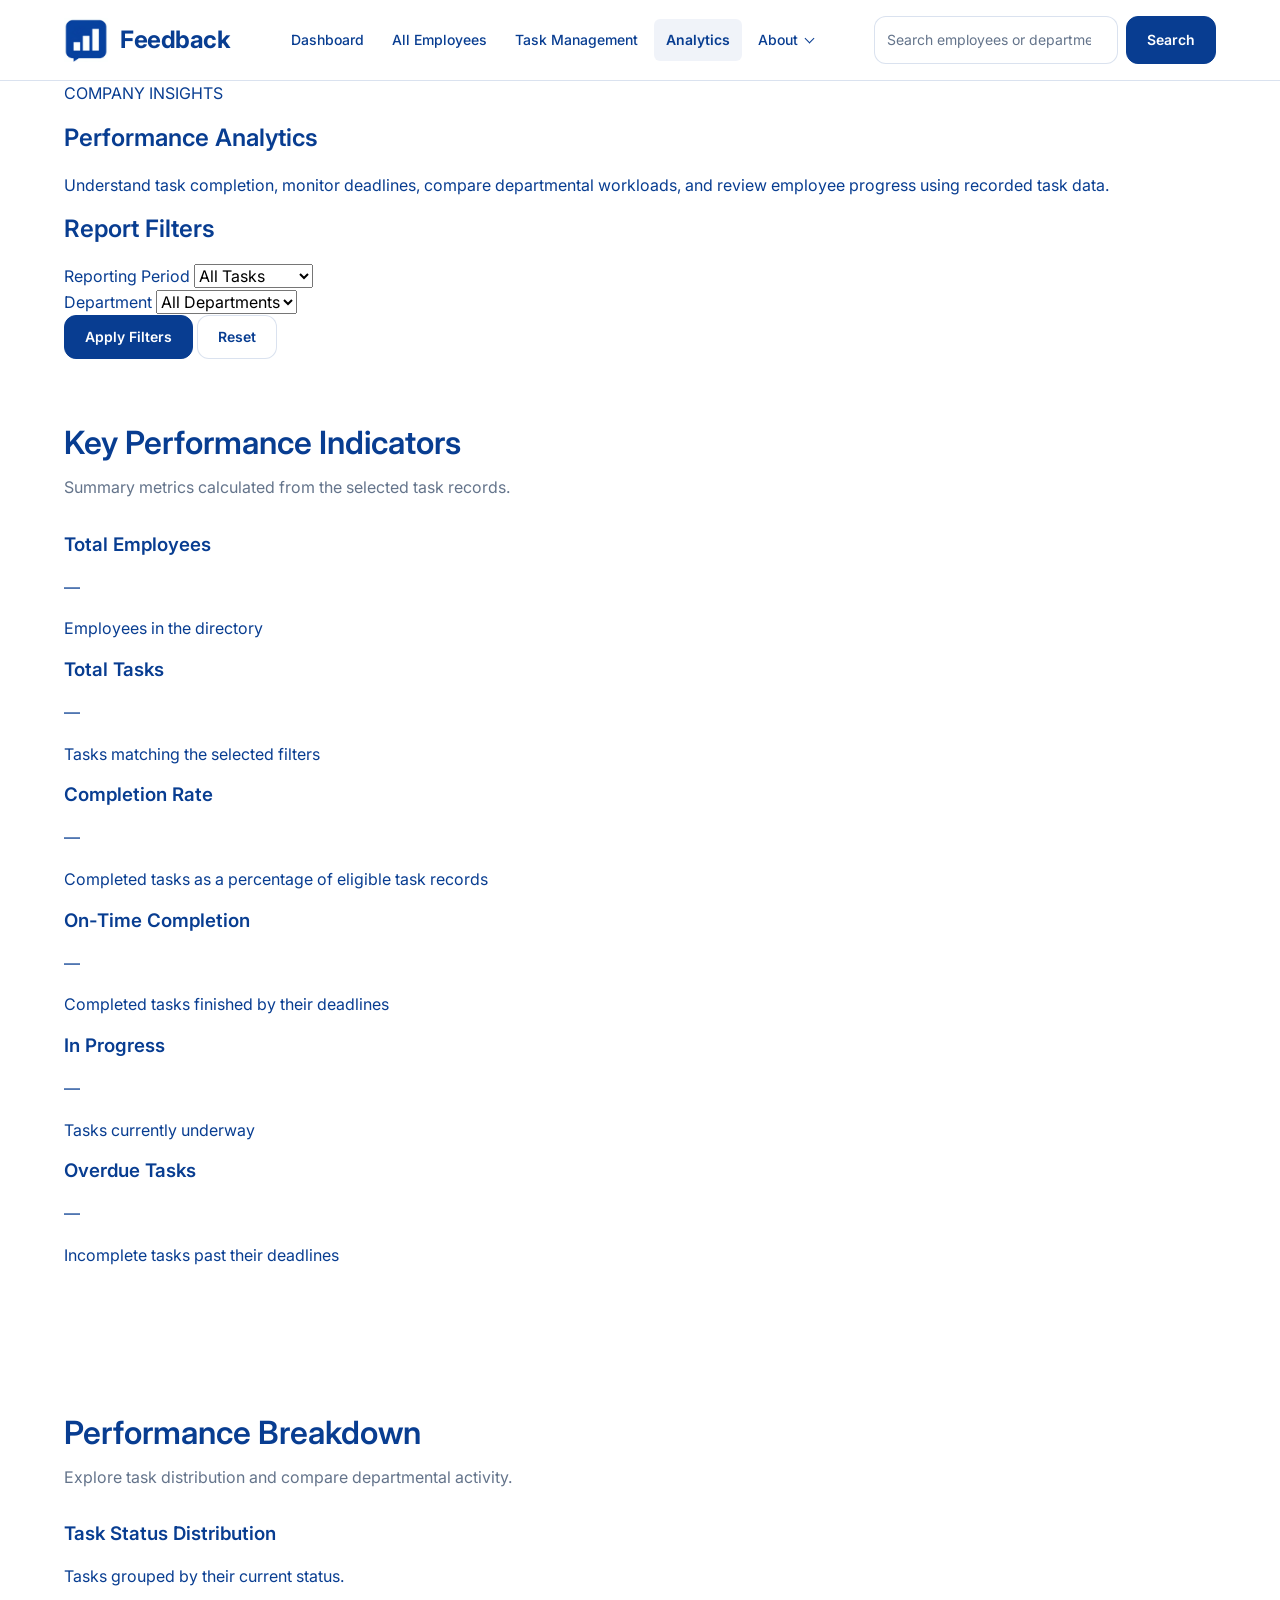
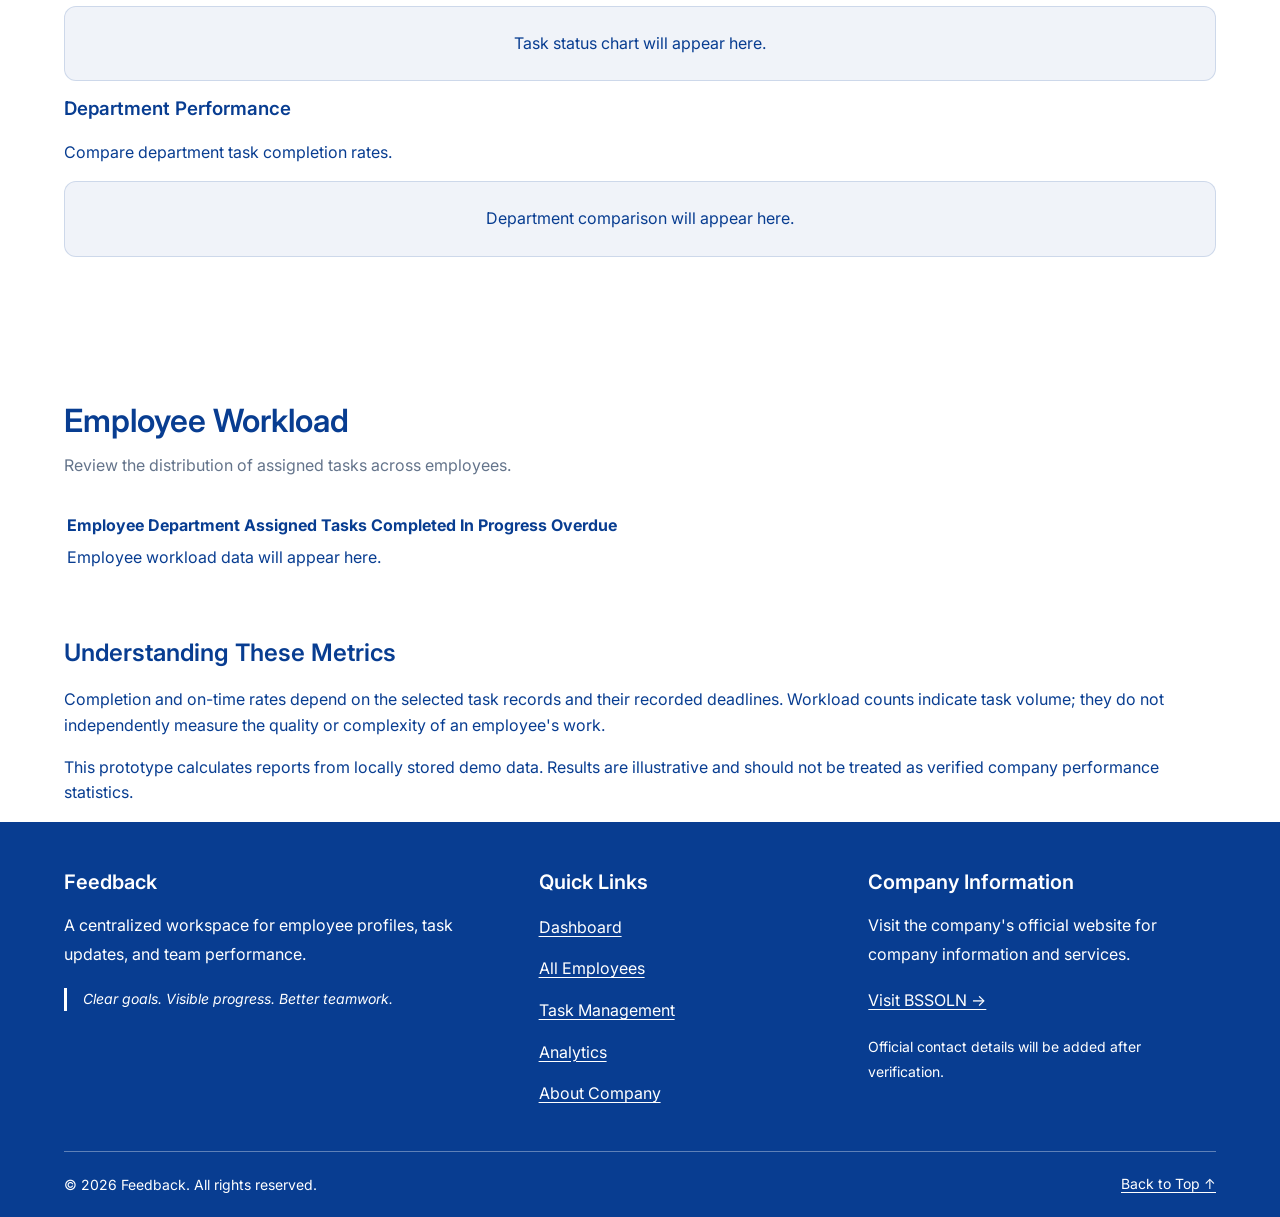
==== pages/analytics.html @ 60824dbd "analytics structure created" ====
<!DOCTYPE html>
<html lang="en">

<head>
    <meta charset="UTF-8">
    <meta name="viewport" content="width=device-width, initial-scale=1.0">

    <meta name="robots" content="noindex, nofollow">

    <meta
        name="description"
        content="Analyze employee workload, department performance, task completion, and overdue work in the Feedback management dashboard."
    >

    <meta name="theme-color" content="#083D91">

    <title>Analytics | Feedback</title>

    <!-- Google Fonts -->
    <link rel="preconnect" href="https://fonts.googleapis.com">
    <link rel="preconnect" href="https://fonts.gstatic.com" crossorigin>
    <link
        href="https://fonts.googleapis.com/css2?family=Inter:wght@400;500;600;700&display=swap"
        rel="stylesheet"
    >

    <!-- Shared CSS -->
    <link rel="stylesheet" href="../css/variables.css">
    <link rel="stylesheet" href="../css/common.css">

    <!-- Analytics CSS -->
    <link rel="stylesheet" href="../css/analytics.css">

    <!-- Analytics JavaScript -->
    <script type="module" src="../js/analytics.js"></script>
</head>

<body>

    <a class="skip-link" href="#main-content">
        Skip to main content
    </a>


    <!-- ==================== HEADER ==================== -->
    <header class="site-header" id="site-header">

        <div class="container header-container">

            <a
                class="brand"
                href="../index.html"
                aria-label="Feedback home"
            >
                <img
                    class="brand-logo"
                    src="../images/company-logo.png"
                    alt=""
                    width="44"
                    height="44"
                >

                <span class="brand-name">Feedback</span>
            </a>


            <nav
                class="primary-navigation"
                aria-label="Main navigation"
            >
                <ul class="navigation-list">

                    <li>
                        <a href="../index.html">
                            Dashboard
                        </a>
                    </li>

                    <li>
                        <a href="all-employees.html">
                            All Employees
                        </a>
                    </li>

                    <li>
                        <a href="tasks.html">
                            Task Management
                        </a>
                    </li>

                    <li>
                        <a
                            href="analytics.html"
                            aria-current="page"
                        >
                            Analytics
                        </a>
                    </li>

                    <li>
                        <details class="nav-dropdown">

                            <summary>About</summary>

                            <ul class="dropdown-list">

                                <li>
                                    <a href="about.html#at-a-glance">
                                        At a Glance
                                    </a>
                                </li>

                                <li>
                                    <a href="about.html#mission-vision">
                                        Mission &amp; Vision
                                    </a>
                                </li>

                                <li>
                                    <a href="about.html#history">
                                        Company History
                                    </a>
                                </li>

                                <li>
                                    <a href="about.html#policies">
                                        Policies &amp; Regulations
                                    </a>
                                </li>

                            </ul>

                        </details>
                    </li>

                </ul>
            </nav>


            <!-- Shared employee search -->
            <div class="header-tools">

                <form
                    class="employee-search"
                    id="employee-search-form"
                    role="search"
                    action="../index.html"
                    method="get"
                >

                    <label
                        class="visually-hidden"
                        for="employee-search"
                    >
                        Search employees by name, ID, or department
                    </label>

                    <input
                        type="search"
                        id="employee-search"
                        name="q"
                        placeholder="Search employees or departments..."
                        autocomplete="off"
                        aria-controls="employee-search-results"
                    >

                    <button
                        type="submit"
                        class="button button-primary"
                    >
                        Search
                    </button>

                    <div
                        class="search-results"
                        id="employee-search-results"
                        aria-live="polite"
                        hidden
                    ></div>

                </form>

            </div>

        </div>

    </header>


    <!-- ==================== MAIN CONTENT ==================== -->
    <main id="main-content">

        <!-- Page introduction -->
        <section
            class="analytics-hero"
            aria-labelledby="analytics-title"
        >

            <div class="container">

                <p class="eyebrow">
                    COMPANY INSIGHTS
                </p>

                <h1 id="analytics-title">
                    Performance Analytics
                </h1>

                <p class="analytics-description">
                    Understand task completion, monitor deadlines,
                    compare departmental workloads, and review
                    employee progress using recorded task data.
                </p>

            </div>

        </section>


        <!-- ==================== FILTERS ==================== -->
        <section
            class="analytics-filters-section"
            aria-labelledby="analytics-filters-title"
        >

            <div class="container">

                <div class="analytics-filter-panel">

                    <h2 id="analytics-filters-title">
                        Report Filters
                    </h2>

                    <form
                        class="analytics-filter-form"
                        id="analytics-filter-form"
                    >

                        <div class="analytics-filter-field">

                            <label for="analytics-period">
                                Reporting Period
                            </label>

                            <select
                                id="analytics-period"
                                name="period"
                            >

                                <option value="all">
                                    All Tasks
                                </option>

                                <option value="7">
                                    Last 7 Days
                                </option>

                                <option value="30">
                                    Last 30 Days
                                </option>

                                <option value="90">
                                    Last 90 Days
                                </option>

                            </select>

                        </div>


                        <div class="analytics-filter-field">

                            <label for="analytics-department">
                                Department
                            </label>

                            <select
                                id="analytics-department"
                                name="department"
                            >

                                <option value="">
                                    All Departments
                                </option>

                            </select>

                        </div>


                        <div class="analytics-filter-actions">

                            <button
                                type="submit"
                                class="button button-primary"
                            >
                                Apply Filters
                            </button>

                            <button
                                type="reset"
                                class="button button-secondary"
                                id="reset-analytics-filters"
                            >
                                Reset
                            </button>

                        </div>

                    </form>

                </div>

            </div>

        </section>


        <!-- ==================== KPI CARDS ==================== -->
        <section
            class="analytics-overview section"
            aria-labelledby="analytics-overview-title"
        >

            <div class="container">

                <div class="section-heading">

                    <h2 id="analytics-overview-title">
                        Key Performance Indicators
                    </h2>

                    <p>
                        Summary metrics calculated from the selected
                        task records.
                    </p>

                </div>


                <div class="analytics-kpi-grid">

                    <article class="analytics-kpi-card">

                        <h3>Total Employees</h3>

                        <p
                            class="analytics-kpi-value"
                            id="analytics-total-employees"
                        >
                            —
                        </p>

                        <p class="analytics-kpi-description">
                            Employees in the directory
                        </p>

                    </article>


                    <article class="analytics-kpi-card">

                        <h3>Total Tasks</h3>

                        <p
                            class="analytics-kpi-value"
                            id="analytics-total-tasks"
                        >
                            —
                        </p>

                        <p class="analytics-kpi-description">
                            Tasks matching the selected filters
                        </p>

                    </article>


                    <article class="analytics-kpi-card">

                        <h3>Completion Rate</h3>

                        <p
                            class="analytics-kpi-value"
                            id="analytics-completion-rate"
                        >
                            —
                        </p>

                        <p class="analytics-kpi-description">
                            Completed tasks as a percentage of
                            eligible task records
                        </p>

                    </article>


                    <article class="analytics-kpi-card">

                        <h3>On-Time Completion</h3>

                        <p
                            class="analytics-kpi-value"
                            id="analytics-on-time-rate"
                        >
                            —
                        </p>

                        <p class="analytics-kpi-description">
                            Completed tasks finished by their deadlines
                        </p>

                    </article>


                    <article class="analytics-kpi-card">

                        <h3>In Progress</h3>

                        <p
                            class="analytics-kpi-value"
                            id="analytics-in-progress"
                        >
                            —
                        </p>

                        <p class="analytics-kpi-description">
                            Tasks currently underway
                        </p>

                    </article>


                    <article class="analytics-kpi-card">

                        <h3>Overdue Tasks</h3>

                        <p
                            class="analytics-kpi-value"
                            id="analytics-overdue"
                        >
                            —
                        </p>

                        <p class="analytics-kpi-description">
                            Incomplete tasks past their deadlines
                        </p>

                    </article>

                </div>

            </div>

        </section>


        <!-- ==================== CHARTS ==================== -->
        <section
            class="analytics-charts-section section"
            aria-labelledby="analytics-charts-title"
        >

            <div class="container">

                <div class="section-heading">

                    <h2 id="analytics-charts-title">
                        Performance Breakdown
                    </h2>

                    <p>
                        Explore task distribution and compare
                        departmental activity.
                    </p>

                </div>


                <div class="analytics-charts-grid">

                    <!-- Task status chart -->
                    <article class="analytics-panel">

                        <div class="analytics-panel-heading">

                            <h3>Task Status Distribution</h3>

                            <p>
                                Tasks grouped by their current status.
                            </p>

                        </div>

                        <div
                            class="analytics-chart"
                            id="task-status-chart"
                            role="region"
                            aria-label="Task status distribution chart"
                            aria-live="polite"
                        >

                            <p class="empty-state">
                                Task status chart will appear here.
                            </p>

                        </div>

                    </article>


                    <!-- Department comparison -->
                    <article class="analytics-panel">

                        <div class="analytics-panel-heading">

                            <h3>Department Performance</h3>

                            <p>
                                Compare department task completion rates.
                            </p>

                        </div>

                        <div
                            class="analytics-chart"
                            id="department-performance-chart"
                            role="region"
                            aria-label="Department performance comparison"
                            aria-live="polite"
                        >

                            <p class="empty-state">
                                Department comparison will appear here.
                            </p>

                        </div>

                    </article>

                </div>

            </div>

        </section>


        <!-- ==================== EMPLOYEE WORKLOAD ==================== -->
        <section
            class="analytics-workload-section section"
            aria-labelledby="employee-workload-title"
        >

            <div class="container">

                <div class="section-heading">

                    <h2 id="employee-workload-title">
                        Employee Workload
                    </h2>

                    <p>
                        Review the distribution of assigned tasks
                        across employees.
                    </p>

                </div>


                <div
                    class="analytics-table-wrapper"
                    role="region"
                    aria-label="Employee workload report"
                    tabindex="0"
                >

                    <table class="analytics-table">

                        <caption class="visually-hidden">
                            Employee workload report including employee,
                            department, assigned tasks, completed tasks,
                            in-progress tasks, and overdue tasks.
                        </caption>

                        <thead>

                            <tr>

                                <th scope="col">Employee</th>

                                <th scope="col">Department</th>

                                <th scope="col">Assigned Tasks</th>

                                <th scope="col">Completed</th>

                                <th scope="col">In Progress</th>

                                <th scope="col">Overdue</th>

                            </tr>

                        </thead>

                        <tbody id="employee-workload-body">

                            <tr>

                                <td colspan="6">
                                    Employee workload data will appear here.
                                </td>

                            </tr>

                        </tbody>

                    </table>

                </div>

            </div>

        </section>


        <!-- Analytics explanation -->
        <section
            class="analytics-notes-section"
            aria-labelledby="analytics-notes-title"
        >

            <div class="container">

                <div class="analytics-notes">

                    <h2 id="analytics-notes-title">
                        Understanding These Metrics
                    </h2>

                    <p>
                        Completion and on-time rates depend on the
                        selected task records and their recorded
                        deadlines. Workload counts indicate task volume;
                        they do not independently measure the quality
                        or complexity of an employee's work.
                    </p>

                    <p>
                        This prototype calculates reports from locally
                        stored demo data. Results are illustrative and
                        should not be treated as verified company
                        performance statistics.
                    </p>

                </div>

            </div>

        </section>

    </main>


    <!-- ==================== FOOTER ==================== -->
    <footer class="site-footer" id="site-footer">

        <div class="container">

            <div class="footer-content">

                <section
                    class="footer-brand"
                    aria-labelledby="footer-brand-title"
                >

                    <h2 id="footer-brand-title">
                        Feedback
                    </h2>

                    <p>
                        A centralized workspace for employee profiles,
                        task updates, and team performance.
                    </p>

                    <blockquote>
                        Clear goals. Visible progress. Better teamwork.
                    </blockquote>

                </section>


                <nav
                    class="footer-navigation"
                    aria-label="Footer navigation"
                >

                    <h2>Quick Links</h2>

                    <ul>

                        <li>
                            <a href="../index.html">Dashboard</a>
                        </li>

                        <li>
                            <a href="all-employees.html">All Employees</a>
                        </li>

                        <li>
                            <a href="tasks.html">Task Management</a>
                        </li>

                        <li>
                            <a href="analytics.html">Analytics</a>
                        </li>

                        <li>
                            <a href="about.html">About Company</a>
                        </li>

                    </ul>

                </nav>


                <section
                    class="footer-contact"
                    aria-labelledby="footer-contact-title"
                >

                    <h2 id="footer-contact-title">
                        Company Information
                    </h2>

                    <p>
                        Visit the company's official website for
                        company information and services.
                    </p>

                    <a
                        href="https://bssoln.com/"
                        target="_blank"
                        rel="noopener noreferrer"
                    >
                        Visit BSSOLN &rarr;
                    </a>

                    <p class="contact-note">
                        Official contact details will be added
                        after verification.
                    </p>

                </section>

            </div>


            <div class="footer-bottom">

                <p>
                    &copy; <span id="copyright-year">2026</span>
                    Feedback. All rights reserved.
                </p>

                <a href="#site-header">
                    Back to Top &uarr;
                </a>

            </div>

        </div>

    </footer>

</body>

</html>
---- css/variables.css ----
/* ==================================================
   Feedback - Global Design System
   File: css/variables.css
   Purpose: Centralized design tokens for the website
   ================================================== */


/* 1. GLOBAL DESIGN TOKENS */
:root {

    /* ---------- Colour Palette ---------- */

    --color-primary: #083D91;
    --color-white: #FFFFFF;
    --color-neutral: #64748B;

    /* Derived colours using the primary colour */
    --color-primary-light: rgba(8, 61, 145, 0.06);
    --color-primary-border: rgba(8, 61, 145, 0.15);
    --color-primary-hover: rgba(8, 61, 145, 0.90);
    --color-primary-shadow: rgba(8, 61, 145, 0.10);
    --color-focus-ring: rgba(8, 61, 145, 0.25);

    /* ---------- Typography ---------- */

    --font-primary: "Inter", "Segoe UI", Arial, sans-serif;

    --font-size-xs: 0.75rem;
    --font-size-sm: 0.875rem;
    --font-size-base: 1rem;
    --font-size-md: 1.125rem;
    --font-size-lg: 1.25rem;
    --font-size-xl: 1.5rem;
    --font-size-2xl: 2rem;
    --font-size-3xl: 2.5rem;

    --font-weight-normal: 400;
    --font-weight-medium: 500;
    --font-weight-semibold: 600;
    --font-weight-bold: 700;

    --line-height-tight: 1.25;
    --line-height-normal: 1.6;
    --line-height-relaxed: 1.8;

    /* ---------- Spacing ---------- */

    --space-1: 0.25rem;
    --space-2: 0.5rem;
    --space-3: 0.75rem;
    --space-4: 1rem;
    --space-5: 1.25rem;
    --space-6: 1.5rem;
    --space-8: 2rem;
    --space-10: 2.5rem;
    --space-12: 3rem;
    --space-16: 4rem;

    /* ---------- Border Radius ---------- */

    --radius-sm: 0.375rem;
    --radius-md: 0.75rem;
    --radius-lg: 1rem;
    --radius-xl: 1.25rem;
    --radius-full: 9999px;

    /* ---------- Borders ---------- */

    --border-width: 1px;
    --border-default: var(--border-width) solid var(--color-primary-border);

    /* ---------- Shadows ---------- */

    --shadow-sm: 0 2px 8px var(--color-primary-shadow);

    --shadow-md: 0 6px 20px var(--color-primary-shadow);

    --shadow-lg: 0 12px 32px var(--color-primary-shadow);

    /* ---------- Layout ---------- */

    --container-width: 1200px;

    --container-padding: 1.5rem;

    --header-height: 80px;

    /* ---------- Transitions ---------- */

    --transition-fast: 150ms ease;

    --transition-normal: 250ms ease;

    /* ---------- Layering / Stacking ---------- */

    --z-dropdown: 100;

    --z-header: 1000;

    --z-modal: 2000;

}


/* 2. GLOBAL BOX MODEL */

*,
*::before,
*::after {
    box-sizing: border-box;
}


/* 3. REDUCE UNEXPECTED DEFAULT SPACING */

html {
    scroll-behavior: smooth;
    scroll-padding-top: var(--header-height);
}


/* 4. RESPONSIVE MEDIA PREFERENCE */

@media (prefers-reduced-motion: reduce) {

    html {
        scroll-behavior: auto;
    }

    *,
    *::before,
    *::after {
        scroll-behavior: auto !important;
        animation-duration: 0.01ms !important;
        animation-iteration-count: 1 !important;
        transition-duration: 0.01ms !important;
    }

}
---- css/common.css ----
/* ==================================================
   Feedback - Shared Styles
   File: css/common.css
   Purpose: Global layout, buttons, navbar, search,
            accessibility utilities and footer
   ================================================== */


/* 1. GLOBAL STYLES */

body {
    margin: 0;
    min-width: 320px;
    background-color: var(--color-white);
    color: var(--color-primary);
    font-family: var(--font-primary);
    font-size: var(--font-size-base);
    font-weight: var(--font-weight-normal);
    line-height: var(--line-height-normal);
}

h1,
h2,
h3,
h4,
h5,
h6,
p,
blockquote {
    margin-top: 0;
}

h1,
h2,
h3,
h4,
h5,
h6 {
    color: var(--color-primary);
    line-height: var(--line-height-tight);
    font-weight: var(--font-weight-semibold);
}

p {
    margin-bottom: var(--space-4);
}

img {
    display: block;
    max-width: 100%;
}

button,
input,
select,
textarea {
    font: inherit;
}

button,
summary {
    cursor: pointer;
}

a {
    color: var(--color-primary);
    text-decoration: none;
    transition:
        color var(--transition-fast),
        background-color var(--transition-fast);
}

a:hover {
    color: var(--color-primary-hover);
}


/* 2. ACCESSIBILITY AND FOCUS STYLES */

:focus-visible {
    outline: 3px solid var(--color-focus-ring);
    outline-offset: 3px;
}

.skip-link {
    position: absolute;
    top: var(--space-2);
    left: var(--space-2);
    z-index: var(--z-modal);

    padding: var(--space-3) var(--space-4);

    background-color: var(--color-primary);
    color: var(--color-white);

    border-radius: var(--radius-sm);

    transform: translateY(-150%);
    transition: transform var(--transition-fast);
}

.skip-link:focus {
    transform: translateY(0);
}

.skip-link:hover {
    color: var(--color-white);
}

.visually-hidden {
    position: absolute;

    width: 1px;
    height: 1px;

    padding: 0;
    margin: -1px;

    overflow: hidden;
    clip: rect(0, 0, 0, 0);

    white-space: nowrap;
    border: 0;
}


/* 3. REUSABLE LAYOUT */

.container {
    width: 100%;
    max-width: var(--container-width);

    margin-inline: auto;
    padding-inline: var(--container-padding);
}

.section {
    padding-block: var(--space-16);
}

.section-heading {
    margin-bottom: var(--space-8);
}

.section-heading h2 {
    margin-bottom: var(--space-3);
    font-size: var(--font-size-2xl);
}

.section-heading p {
    max-width: 680px;
    margin-bottom: 0;
    color: var(--color-neutral);
}


/* 4. SHARED BUTTONS */

.button {
    display: inline-flex;
    align-items: center;
    justify-content: center;
    gap: var(--space-2);

    min-height: 44px;

    padding: var(--space-3) var(--space-5);

    border: var(--border-width) solid transparent;
    border-radius: var(--radius-md);

    font-size: var(--font-size-sm);
    font-weight: var(--font-weight-semibold);
    line-height: var(--line-height-tight);

    text-align: center;
    white-space: normal;

    cursor: pointer;

    transition:
        background-color var(--transition-fast),
        color var(--transition-fast),
        border-color var(--transition-fast),
        box-shadow var(--transition-fast);
}

.button-primary {
    background-color: var(--color-primary);
    color: var(--color-white);
    border-color: var(--color-primary);
}

.button-primary:hover {
    background-color: var(--color-primary-hover);
    color: var(--color-white);
    box-shadow: var(--shadow-sm);
}

.button-secondary {
    background-color: var(--color-white);
    color: var(--color-primary);
    border-color: var(--color-primary-border);
}

.button-secondary:hover {
    background-color: var(--color-primary-light);
    color: var(--color-primary);
    border-color: var(--color-primary);
}

.button:disabled {
    opacity: 0.6;
    cursor: not-allowed;
    box-shadow: none;
}


/* 5. HEADER */

.site-header {
    position: relative;
    z-index: var(--z-header);

    background-color: var(--color-white);
    border-bottom: var(--border-default);
}

.header-container {
    min-height: var(--header-height);

    display: flex;
    align-items: center;
    justify-content: space-between;
    gap: var(--space-6);
}


/* 6. BRAND / LOGO */

.brand {
    display: inline-flex;
    align-items: center;
    flex-shrink: 0;
    gap: var(--space-3);

    color: var(--color-primary);
}

.brand:hover {
    color: var(--color-primary);
}

.brand-logo {
    width: 44px;
    height: 44px;

    object-fit: contain;
    flex-shrink: 0;
}

.brand-name {
    font-size: var(--font-size-xl);
    font-weight: var(--font-weight-bold);
    line-height: var(--line-height-tight);
    letter-spacing: -0.02em;
}


/* 7. PRIMARY NAVIGATION */

.primary-navigation {
    min-width: 0;
}

.navigation-list {
    display: flex;
    align-items: center;
    justify-content: center;
    flex-wrap: wrap;
    gap: var(--space-1);

    padding: 0;
    margin: 0;

    list-style: none;
}

.navigation-list > li {
    position: relative;
}

.navigation-list > li > a,
.nav-dropdown > summary {
    display: inline-flex;
    align-items: center;
    justify-content: center;

    min-height: 42px;

    padding: var(--space-2) var(--space-3);

    border-radius: var(--radius-sm);

    color: var(--color-primary);
    font-size: var(--font-size-sm);
    font-weight: var(--font-weight-medium);

    white-space: nowrap;
}

.navigation-list > li > a:hover,
.nav-dropdown > summary:hover {
    background-color: var(--color-primary-light);
    color: var(--color-primary);
}

.navigation-list > li > a[aria-current="page"] {
    font-weight: var(--font-weight-semibold);
    background-color: var(--color-primary-light);
}


/* 8. ABOUT DROPDOWN */

.nav-dropdown {
    position: relative;
}

.nav-dropdown > summary {
    list-style: none;
}

.nav-dropdown > summary::-webkit-details-marker {
    display: none;
}

.nav-dropdown > summary::after {
    content: "";

    width: 7px;
    height: 7px;

    margin-left: var(--space-2);

    border-right: 1.5px solid currentColor;
    border-bottom: 1.5px solid currentColor;

    transform: translateY(-2px) rotate(45deg);
    transition: transform var(--transition-fast);
}

.nav-dropdown[open] > summary::after {
    transform: translateY(2px) rotate(225deg);
}

.dropdown-list {
    position: absolute;
    top: calc(100% + var(--space-2));
    right: 0;

    z-index: var(--z-dropdown);

    min-width: 230px;
    padding: var(--space-2);
    margin: 0;

    background-color: var(--color-white);
    border: var(--border-default);
    border-radius: var(--radius-md);
    box-shadow: var(--shadow-md);

    list-style: none;
}

.dropdown-list a {
    display: block;

    padding: var(--space-3);

    border-radius: var(--radius-sm);

    color: var(--color-primary);
    font-size: var(--font-size-sm);
}

.dropdown-list a:hover {
    background-color: var(--color-primary-light);
}


/* 9. HEADER SEARCH */

.header-tools {
    flex-shrink: 1;
    min-width: 0;
}

.employee-search {
    position: relative;

    display: flex;
    align-items: stretch;
    gap: var(--space-2);

    width: 100%;
    min-width: 0;
}

.employee-search input {
    width: 100%;
    min-width: 0;
    min-height: 44px;

    padding: var(--space-3);

    background-color: var(--color-white);
    color: var(--color-primary);

    border: var(--border-default);
    border-radius: var(--radius-md);

    font-size: var(--font-size-sm);

    transition:
        border-color var(--transition-fast),
        box-shadow var(--transition-fast);
}

.employee-search input::placeholder {
    color: var(--color-neutral);
    opacity: 1;
}

.employee-search input:focus {
    outline: none;
    border-color: var(--color-primary);
    box-shadow: 0 0 0 3px var(--color-focus-ring);
}

.employee-search button {
    flex-shrink: 0;
}


/* Search results will be populated by JavaScript */

.search-results {
    position: absolute;
    top: calc(100% + var(--space-2));
    left: 0;
    right: 0;

    z-index: var(--z-dropdown);

    max-height: 320px;
    overflow-y: auto;

    padding: var(--space-2);

    background-color: var(--color-white);
    border: var(--border-default);
    border-radius: var(--radius-md);
    box-shadow: var(--shadow-md);
}

.search-results[hidden] {
    display: none;
}


/* 10. TEXT LINKS */

.text-link {
    display: inline-flex;
    align-items: center;
    gap: var(--space-2);

    font-size: var(--font-size-sm);
    font-weight: var(--font-weight-semibold);

    text-decoration: underline;
    text-underline-offset: 4px;
}

.text-link:hover {
    text-decoration-thickness: 2px;
}


/* 11. EMPTY STATES AND NOTICES */

.empty-state,
.notice {
    padding: var(--space-6);

    border: var(--border-default);
    border-radius: var(--radius-md);

    background-color: var(--color-primary-light);
    color: var(--color-primary);

    text-align: center;
}

.empty-state {
    grid-column: 1 / -1;
}

.notice {
    margin-block: var(--space-6);
}


/* 12. FOOTER */

.site-footer {
    padding-top: var(--space-12);

    background-color: var(--color-primary);
    color: var(--color-white);
}

.site-footer h2 {
    margin-bottom: var(--space-4);

    color: var(--color-white);
    font-size: var(--font-size-lg);
}

.site-footer p {
    color: var(--color-white);
    line-height: var(--line-height-relaxed);
}

.footer-content {
    display: grid;

    grid-template-columns:
        minmax(0, 1.5fr)
        minmax(0, 1fr)
        minmax(0, 1.2fr);

    gap: var(--space-10);

    padding-bottom: var(--space-10);
}

.footer-brand,
.footer-navigation,
.footer-contact {
    min-width: 0;
}

.footer-brand blockquote {
    margin: var(--space-5) 0 0;
    padding-left: var(--space-4);

    border-left: 3px solid var(--color-white);

    color: var(--color-white);
    font-size: var(--font-size-sm);
    font-style: italic;
}

.footer-navigation ul {
    padding: 0;
    margin: 0;

    list-style: none;
}

.footer-navigation li + li {
    margin-top: var(--space-2);
}

.footer-navigation a,
.footer-contact > a {
    display: inline-block;

    padding-block: var(--space-1);

    color: var(--color-white);
    text-decoration: underline;
    text-underline-offset: 3px;

    overflow-wrap: anywhere;
}

.footer-navigation a:hover,
.footer-contact > a:hover {
    text-decoration-thickness: 2px;
}

.footer-contact .contact-note {
    margin-top: var(--space-4);
    font-size: var(--font-size-sm);
}


/* Copyright row */

.footer-bottom {
    display: flex;
    align-items: center;
    justify-content: space-between;
    flex-wrap: wrap;
    gap: var(--space-4);

    padding-block: var(--space-5);

    border-top: 1px solid rgba(255, 255, 255, 0.35);
}

.footer-bottom p {
    margin: 0;
    font-size: var(--font-size-sm);
}

.footer-bottom a {
    color: var(--color-white);
    font-size: var(--font-size-sm);
    text-decoration: underline;
    text-underline-offset: 3px;
}


/* ==================================================
   13. RESPONSIVE STYLES
   ================================================== */


/* Medium screens and tablets */

@media (max-width: 1050px) {

    .header-container {
        flex-wrap: wrap;
        justify-content: space-between;

        padding-block: var(--space-4);
    }

    .brand {
        margin-right: auto;
    }

    .primary-navigation {
        order: 3;
        flex: 1 1 100%;
    }

    .navigation-list {
        justify-content: flex-start;
    }

    .header-tools {
        flex: 1 1 100%;
        order: 4;
    }

    .employee-search {
        max-width: 520px;
    }

    .footer-content {
        gap: var(--space-6);
    }

}


/* Small screens and mobile devices */

@media (max-width: 600px) {

    :root {
        --container-padding: 1rem;
        --header-height: auto;
    }

    .header-container {
        align-items: stretch;
        gap: var(--space-4);
    }

    .brand {
        align-self: flex-start;
    }

    .primary-navigation {
        width: 100%;
    }

    .navigation-list {
        justify-content: flex-start;
        gap: var(--space-1);
    }

    .navigation-list > li > a,
    .nav-dropdown > summary {
        min-height: 40px;
        padding-inline: var(--space-2);
        font-size: var(--font-size-sm);
    }

    .dropdown-list {
        right: auto;
        left: 0;
        min-width: 210px;
    }

    .header-tools {
        width: 100%;
    }

    .employee-search {
        display: grid;
        grid-template-columns: minmax(0, 1fr) auto;
        gap: var(--space-2);
    }

    .employee-search button {
        padding-inline: var(--space-3);
    }

    .section {
        padding-block: var(--space-10);
    }

    .section-heading h2 {
        font-size: var(--font-size-xl);
    }

    .footer-content {
        grid-template-columns: 1fr;
        gap: var(--space-8);
    }

    .footer-bottom {
        align-items: flex-start;
        flex-direction: column;
        gap: var(--space-3);
    }

}

/* ==================================================
   14. SEARCH RESULT DROPDOWN
   ================================================== */


/* Group heading */

.search-result-heading {
    margin: var(--space-2) 0;
    padding: var(--space-2) var(--space-3);

    color: var(--color-neutral);
    font-size: var(--font-size-xs);
    font-weight: var(--font-weight-semibold);

    text-transform: uppercase;
    letter-spacing: 0.05em;
}


/* Department suggestion buttons */

.search-results .button {
    display: flex;
    justify-content: flex-start;

    width: 100%;
    min-height: 42px;

    margin-bottom: var(--space-1);
    padding: var(--space-3);

    border: none;
    border-radius: var(--radius-sm);

    font-size: var(--font-size-sm);
    font-weight: var(--font-weight-medium);
    text-align: left;
}


/* Employee suggestion links */

.search-result-item {
    display: block;
    width: 100%;

    padding: var(--space-3);

    border-radius: var(--radius-sm);

    background-color: var(--color-white);
    color: var(--color-primary);

    font-size: var(--font-size-sm);
    line-height: var(--line-height-normal);

    overflow-wrap: anywhere;
    transition: background-color var(--transition-fast);
}

.search-result-item:hover {
    background-color: var(--color-primary-light);
    color: var(--color-primary);
}


/* Keyboard focus for employee suggestions */

.search-result-item:focus-visible {
    outline: 2px solid var(--color-primary);
    outline-offset: -2px;
}


/* No matching result */

.search-result-empty {
    margin: 0;
    padding: var(--space-4);

    color: var(--color-neutral);
    font-size: var(--font-size-sm);
    line-height: var(--line-height-normal);
}


/* Avoid unwanted spacing inside search dropdown */

.search-results > :last-child {
    margin-bottom: 0;
}
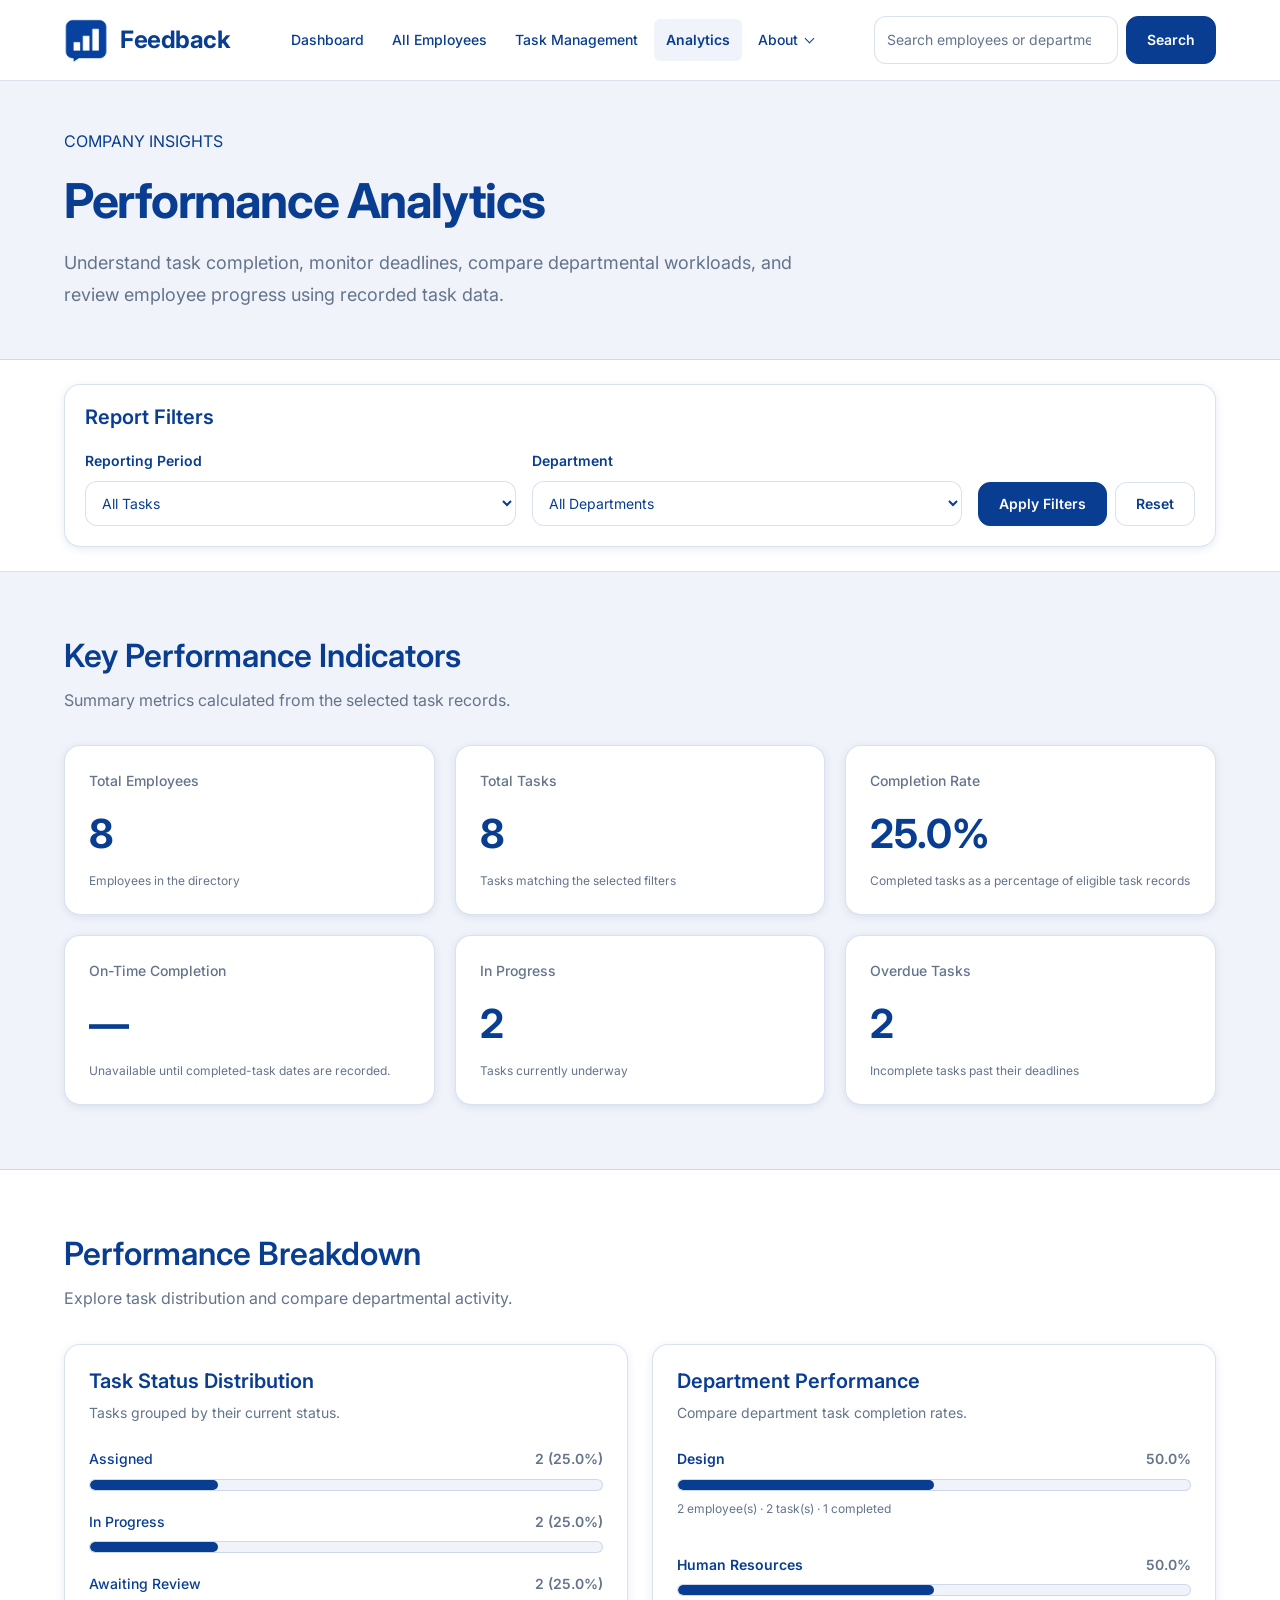
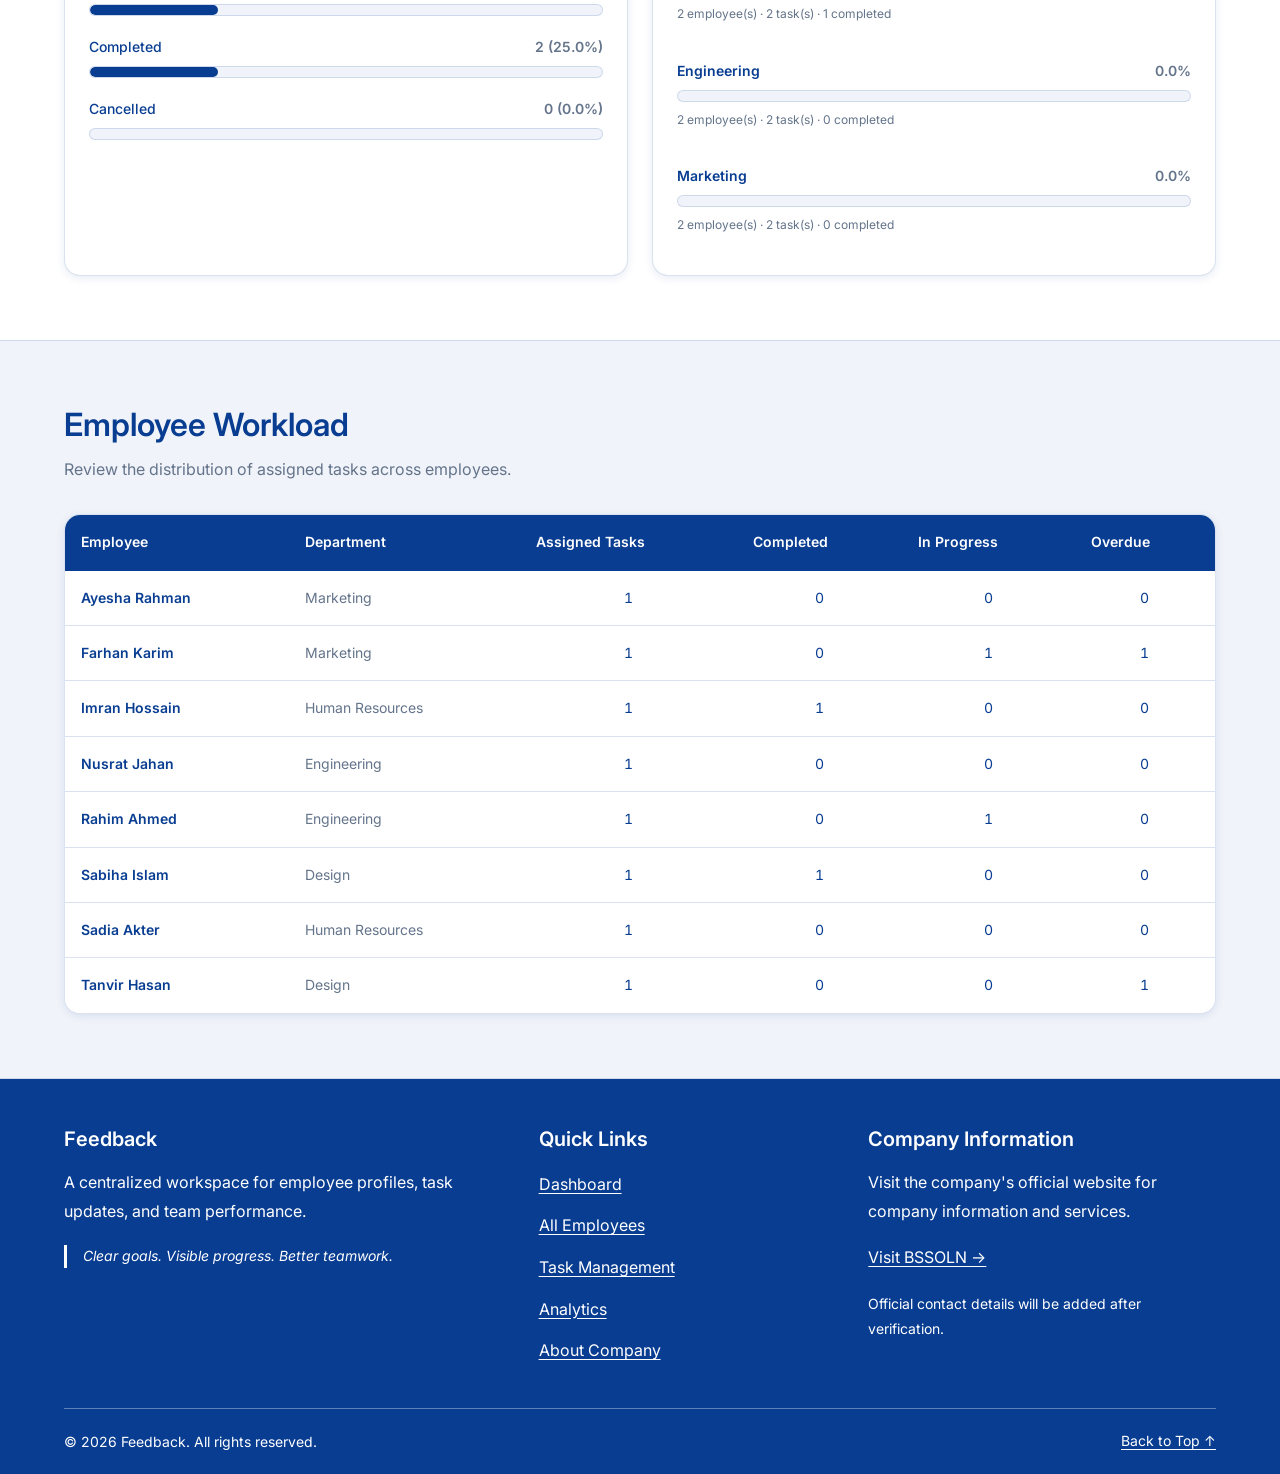
==== commit 86a1349f: "Analytics" ====
--- a/pages/analytics.html
+++ b/pages/analytics.html
@@ -623,41 +623,6 @@
         </section>
 
 
-        <!-- Analytics explanation -->
-        <section
-            class="analytics-notes-section"
-            aria-labelledby="analytics-notes-title"
-        >
-
-            <div class="container">
-
-                <div class="analytics-notes">
-
-                    <h2 id="analytics-notes-title">
-                        Understanding These Metrics
-                    </h2>
-
-                    <p>
-                        Completion and on-time rates depend on the
-                        selected task records and their recorded
-                        deadlines. Workload counts indicate task volume;
-                        they do not independently measure the quality
-                        or complexity of an employee's work.
-                    </p>
-
-                    <p>
-                        This prototype calculates reports from locally
-                        stored demo data. Results are illustrative and
-                        should not be treated as verified company
-                        performance statistics.
-                    </p>
-
-                </div>
-
-            </div>
-
-        </section>
-
     </main>
 
 
--- a/css/analytics.css
+++ b/css/analytics.css
@@ -0,0 +1,698 @@
+/* ==================================================
+   Feedback - Analytics Dashboard Styles
+   File: css/analytics.css
+
+   Responsibilities:
+   1. Analytics page introduction
+   2. Report filters
+   3. KPI cards
+   4. Chart panels and visualizations
+   5. Employee workload table
+   6. Analytics notes
+   7. Responsive layout
+   ================================================== */
+
+
+/* 1. RESPECT HIDDEN ATTRIBUTE */
+
+[hidden] {
+    display: none !important;
+}
+
+
+/* 2. ANALYTICS HERO */
+
+.analytics-hero {
+    padding-block: var(--space-12);
+
+    background-color: var(--color-primary-light);
+    border-bottom: var(--border-default);
+}
+
+.analytics-hero h1 {
+    margin-bottom: var(--space-4);
+
+    font-size: clamp(2rem, 4vw, 3rem);
+    font-weight: var(--font-weight-bold);
+    line-height: var(--line-height-tight);
+    letter-spacing: -0.03em;
+}
+
+.analytics-description {
+    max-width: 760px;
+    margin-bottom: 0;
+
+    color: var(--color-neutral);
+    font-size: var(--font-size-md);
+    line-height: var(--line-height-relaxed);
+}
+
+
+/* 3. REPORT FILTERS */
+
+.analytics-filters-section {
+    padding-block: var(--space-6);
+
+    background-color: var(--color-white);
+    border-bottom: var(--border-default);
+}
+
+.analytics-filter-panel {
+    padding: var(--space-5);
+
+    background-color: var(--color-white);
+
+    border: var(--border-default);
+    border-radius: var(--radius-lg);
+
+    box-shadow: var(--shadow-sm);
+}
+
+.analytics-filter-panel h2 {
+    margin-bottom: var(--space-5);
+
+    font-size: var(--font-size-lg);
+    font-weight: var(--font-weight-semibold);
+}
+
+.analytics-filter-form {
+    display: grid;
+
+    grid-template-columns:
+        minmax(180px, 1fr)
+        minmax(180px, 1fr)
+        auto;
+
+    align-items: end;
+    gap: var(--space-4);
+}
+
+.analytics-filter-field {
+    display: flex;
+    flex-direction: column;
+    gap: var(--space-2);
+
+    min-width: 0;
+}
+
+.analytics-filter-field label {
+    color: var(--color-primary);
+
+    font-size: var(--font-size-sm);
+    font-weight: var(--font-weight-semibold);
+}
+
+.analytics-filter-field select {
+    width: 100%;
+    min-width: 0;
+    min-height: 44px;
+
+    padding: var(--space-3);
+
+    background-color: var(--color-white);
+    color: var(--color-primary);
+
+    border: var(--border-default);
+    border-radius: var(--radius-md);
+
+    font: inherit;
+    font-size: var(--font-size-sm);
+
+    transition:
+        border-color var(--transition-fast),
+        box-shadow var(--transition-fast);
+}
+
+.analytics-filter-field select:focus {
+    outline: none;
+
+    border-color: var(--color-primary);
+
+    box-shadow: 0 0 0 3px var(--color-focus-ring);
+}
+
+.analytics-filter-actions {
+    display: flex;
+    flex-wrap: wrap;
+    align-items: center;
+    gap: var(--space-2);
+}
+
+.analytics-filter-actions .button {
+    min-height: 44px;
+}
+
+
+/* 4. KPI GRID */
+
+.analytics-overview {
+    background-color: var(--color-primary-light);
+    border-bottom: var(--border-default);
+}
+
+.analytics-kpi-grid {
+    display: grid;
+
+    grid-template-columns: repeat(3, minmax(0, 1fr));
+    gap: var(--space-5);
+}
+
+
+/* Individual KPI card */
+
+.analytics-kpi-card {
+    display: flex;
+    flex-direction: column;
+
+    min-width: 0;
+    min-height: 170px;
+
+    padding: var(--space-6);
+
+    background-color: var(--color-white);
+
+    border: var(--border-default);
+    border-radius: var(--radius-lg);
+
+    box-shadow: var(--shadow-sm);
+
+    transition:
+        border-color var(--transition-normal),
+        box-shadow var(--transition-normal);
+}
+
+.analytics-kpi-card:hover {
+    border-color: var(--color-primary);
+    box-shadow: var(--shadow-md);
+}
+
+.analytics-kpi-card h3 {
+    margin-bottom: var(--space-4);
+
+    color: var(--color-neutral);
+
+    font-size: var(--font-size-sm);
+    font-weight: var(--font-weight-medium);
+    line-height: var(--line-height-normal);
+}
+
+.analytics-kpi-value {
+    margin-top: auto;
+    margin-bottom: var(--space-3);
+
+    color: var(--color-primary);
+
+    font-size: var(--font-size-3xl);
+    font-weight: var(--font-weight-bold);
+    line-height: var(--line-height-tight);
+
+    overflow-wrap: anywhere;
+}
+
+.analytics-kpi-description {
+    margin-bottom: 0;
+
+    color: var(--color-neutral);
+
+    font-size: var(--font-size-xs);
+    line-height: var(--line-height-normal);
+}
+
+
+/* 5. CHART SECTION */
+
+.analytics-charts-section {
+    background-color: var(--color-white);
+}
+
+.analytics-charts-grid {
+    display: grid;
+
+    grid-template-columns: repeat(2, minmax(0, 1fr));
+    align-items: stretch;
+    gap: var(--space-6);
+}
+
+
+/* 6. CHART PANELS */
+
+.analytics-panel {
+    display: flex;
+    flex-direction: column;
+
+    min-width: 0;
+    padding: var(--space-6);
+
+    background-color: var(--color-white);
+
+    border: var(--border-default);
+    border-radius: var(--radius-lg);
+
+    box-shadow: var(--shadow-sm);
+}
+
+.analytics-panel-heading {
+    margin-bottom: var(--space-6);
+}
+
+.analytics-panel-heading h3 {
+    margin-bottom: var(--space-2);
+
+    color: var(--color-primary);
+
+    font-size: var(--font-size-lg);
+    font-weight: var(--font-weight-semibold);
+}
+
+.analytics-panel-heading p {
+    margin-bottom: 0;
+
+    color: var(--color-neutral);
+    font-size: var(--font-size-sm);
+    line-height: var(--line-height-normal);
+}
+
+
+/* The chart container can contain SVG, canvas, or HTML. */
+
+.analytics-chart {
+    display: flex;
+    flex: 1;
+    flex-direction: column;
+
+    min-width: 0;
+    min-height: 260px;
+    gap: var(--space-4);
+}
+
+.analytics-chart .empty-state {
+    margin-top: auto;
+    margin-bottom: auto;
+}
+
+
+/* 7. TASK STATUS DISTRIBUTION */
+
+.task-status-chart {
+    display: grid;
+    gap: var(--space-5);
+}
+
+.task-status-item {
+    display: grid;
+    gap: var(--space-2);
+}
+
+.task-status-item-header {
+    display: flex;
+    align-items: center;
+    justify-content: space-between;
+    flex-wrap: wrap;
+    gap: var(--space-2);
+}
+
+.task-status-label {
+    color: var(--color-primary);
+
+    font-size: var(--font-size-sm);
+    font-weight: var(--font-weight-medium);
+}
+
+.task-status-value {
+    color: var(--color-neutral);
+
+    font-size: var(--font-size-sm);
+    font-weight: var(--font-weight-semibold);
+}
+
+.task-status-track {
+    width: 100%;
+    height: 12px;
+
+    overflow: hidden;
+
+    background-color: var(--color-primary-light);
+
+    border: var(--border-width) solid var(--color-primary-border);
+    border-radius: var(--radius-full);
+}
+
+.task-status-fill {
+    display: block;
+
+    width: 0;
+    height: 100%;
+
+    background-color: var(--color-primary);
+
+    border-radius: var(--radius-full);
+
+    transition: width var(--transition-normal);
+}
+
+
+/* 8. DEPARTMENT PERFORMANCE CHART */
+
+.department-chart {
+    display: grid;
+    gap: var(--space-5);
+}
+
+.department-chart-item {
+    display: grid;
+    gap: var(--space-2);
+}
+
+.department-chart-header {
+    display: flex;
+    align-items: flex-start;
+    justify-content: space-between;
+    flex-wrap: wrap;
+    gap: var(--space-2);
+}
+
+.department-chart-name {
+    color: var(--color-primary);
+
+    font-size: var(--font-size-sm);
+    font-weight: var(--font-weight-semibold);
+
+    overflow-wrap: anywhere;
+}
+
+.department-chart-rate {
+    color: var(--color-neutral);
+
+    font-size: var(--font-size-sm);
+    font-weight: var(--font-weight-semibold);
+}
+
+.department-chart-track {
+    width: 100%;
+    height: 12px;
+
+    overflow: hidden;
+
+    background-color: var(--color-primary-light);
+
+    border: var(--border-width) solid var(--color-primary-border);
+    border-radius: var(--radius-full);
+}
+
+.department-chart-fill {
+    display: block;
+
+    width: 0;
+    height: 100%;
+
+    background-color: var(--color-primary);
+
+    border-radius: var(--radius-full);
+
+    transition: width var(--transition-normal);
+}
+
+.department-chart-caption {
+    color: var(--color-neutral);
+
+    font-size: var(--font-size-xs);
+    line-height: var(--line-height-normal);
+}
+
+
+/* 9. EMPLOYEE WORKLOAD SECTION */
+
+.analytics-workload-section {
+    background-color: var(--color-primary-light);
+
+    border-top: var(--border-default);
+    border-bottom: var(--border-default);
+}
+
+
+/* 10. WORKLOAD TABLE */
+
+.analytics-table-wrapper {
+    width: 100%;
+    overflow-x: auto;
+
+    background-color: var(--color-white);
+
+    border: var(--border-default);
+    border-radius: var(--radius-lg);
+
+    box-shadow: var(--shadow-sm);
+
+    scrollbar-width: thin;
+    scrollbar-color: var(--color-neutral) var(--color-white);
+}
+
+.analytics-table-wrapper:focus-visible {
+    outline-offset: 3px;
+}
+
+.analytics-table {
+    width: 100%;
+    min-width: 800px;
+
+    border-collapse: separate;
+    border-spacing: 0;
+
+    background-color: var(--color-white);
+    color: var(--color-primary);
+
+    font-size: var(--font-size-sm);
+    text-align: left;
+}
+
+
+/* Table header */
+
+.analytics-table thead {
+    background-color: var(--color-primary);
+    color: var(--color-white);
+}
+
+.analytics-table th {
+    padding: var(--space-4);
+
+    font-size: var(--font-size-sm);
+    font-weight: var(--font-weight-semibold);
+    line-height: var(--line-height-normal);
+
+    white-space: nowrap;
+
+    border-bottom:
+        var(--border-width) solid var(--color-primary);
+}
+
+
+/* Table cells */
+
+.analytics-table td {
+    padding: var(--space-4);
+
+    vertical-align: middle;
+
+    border-bottom: var(--border-default);
+
+    line-height: var(--line-height-normal);
+}
+
+.analytics-table tbody tr {
+    background-color: var(--color-white);
+
+    transition: background-color var(--transition-fast);
+}
+
+.analytics-table tbody tr:hover {
+    background-color: var(--color-primary-light);
+}
+
+.analytics-table tbody tr:last-child td {
+    border-bottom: none;
+}
+
+
+/* Employee and department names */
+
+.analytics-employee-name {
+    min-width: 145px;
+
+    color: var(--color-primary);
+    font-weight: var(--font-weight-semibold);
+
+    overflow-wrap: anywhere;
+}
+
+.analytics-department-name {
+    min-width: 130px;
+
+    color: var(--color-neutral);
+
+    overflow-wrap: anywhere;
+}
+
+
+/* Workload numeric values */
+
+.analytics-number-cell {
+    text-align: center;
+    font-variant-numeric: tabular-nums;
+}
+
+
+/* Workload empty state */
+
+.analytics-table .empty-row td {
+    padding: var(--space-8) var(--space-5);
+
+    color: var(--color-neutral);
+
+    text-align: center;
+    line-height: var(--line-height-relaxed);
+}
+
+
+/* 11. ANALYTICS NOTES */
+
+.analytics-notes-section {
+    padding-block: var(--space-8);
+
+    background-color: var(--color-white);
+}
+
+.analytics-notes {
+    padding: var(--space-5);
+
+    background-color: var(--color-primary-light);
+
+    border: var(--border-default);
+    border-radius: var(--radius-lg);
+}
+
+.analytics-notes h2 {
+    margin-bottom: var(--space-3);
+
+    color: var(--color-primary);
+    font-size: var(--font-size-lg);
+}
+
+.analytics-notes p {
+    margin-bottom: var(--space-3);
+
+    color: var(--color-neutral);
+
+    font-size: var(--font-size-sm);
+    line-height: var(--line-height-relaxed);
+}
+
+.analytics-notes p:last-child {
+    margin-bottom: 0;
+}
+
+
+/* 12. ANALYTICS MESSAGES */
+
+.analytics-message {
+    padding: var(--space-4);
+
+    background-color: var(--color-primary-light);
+    color: var(--color-primary);
+
+    border: var(--border-default);
+    border-radius: var(--radius-md);
+
+    font-size: var(--font-size-sm);
+    line-height: var(--line-height-normal);
+}
+
+
+/* 13. RESPONSIVE LAYOUT */
+
+
+/* Tablet and smaller desktop */
+
+@media (max-width: 1000px) {
+
+    .analytics-filter-form {
+        grid-template-columns: repeat(2, minmax(0, 1fr));
+    }
+
+    .analytics-filter-actions {
+        grid-column: 1 / -1;
+    }
+
+    .analytics-kpi-grid {
+        grid-template-columns: repeat(2, minmax(0, 1fr));
+    }
+
+}
+
+
+/* Small tablets and mobile landscape */
+
+@media (max-width: 700px) {
+
+    .analytics-hero {
+        padding-block: var(--space-10);
+    }
+
+    .analytics-description {
+        font-size: var(--font-size-base);
+    }
+
+    .analytics-filter-form {
+        grid-template-columns: minmax(0, 1fr);
+    }
+
+    .analytics-filter-actions {
+        flex-direction: column;
+        align-items: stretch;
+    }
+
+    .analytics-filter-actions .button {
+        width: 100%;
+    }
+
+    .analytics-charts-grid {
+        grid-template-columns: minmax(0, 1fr);
+    }
+
+    .analytics-panel {
+        padding: var(--space-5);
+    }
+
+    .analytics-notes {
+        padding: var(--space-4);
+    }
+
+}
+
+
+/* Small mobile screens */
+
+@media (max-width: 420px) {
+
+    .analytics-kpi-grid {
+        grid-template-columns: minmax(0, 1fr);
+    }
+
+    .analytics-kpi-card {
+        min-height: 145px;
+        padding: var(--space-5);
+    }
+
+    .analytics-filter-panel {
+        padding: var(--space-4);
+    }
+
+    .analytics-chart {
+        min-height: 220px;
+    }
+
+    .analytics-panel-heading h3 {
+        font-size: var(--font-size-base);
+    }
+
+}
